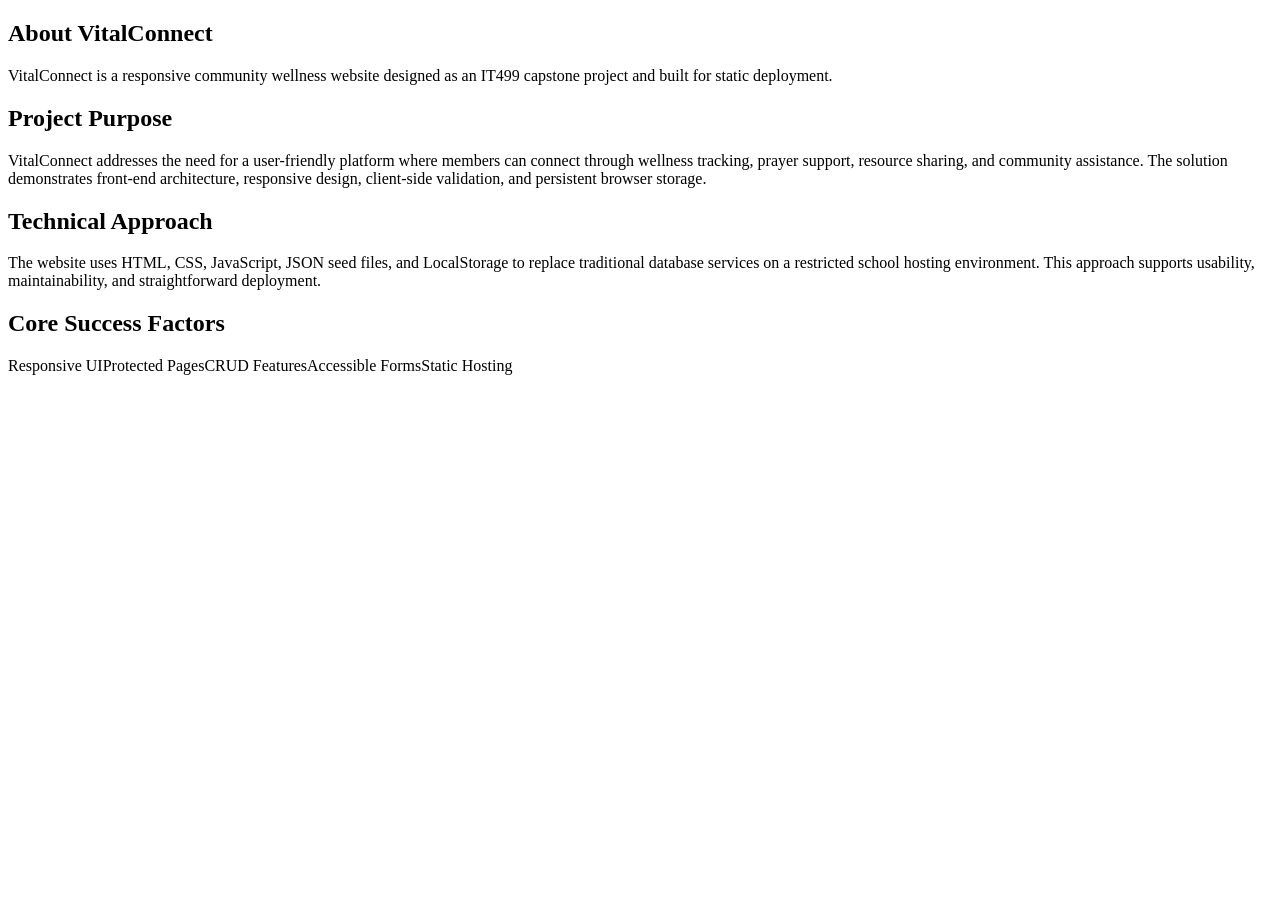
==== about.html @ e6a63879 "Add files via upload Signed-off-by: Tovi91-hub <152225775+Tovi91-hub@users.noreply.github.com>" ====
<!DOCTYPE html>
<html lang="en">
<head>
  <meta charset="UTF-8">
  <meta name="viewport" content="width=device-width, initial-scale=1.0">
  <title>About | VitalConnect</title>
  <meta name="description" content="VitalConnect community wellness platform for Purdue Global IT499 capstone deployment.">
  <link rel="icon" href="assets/logo.svg" type="image/svg+xml">
  <link rel="stylesheet" href="css/style.css">
  
</head>
<body>
  <div id="app-header"></div>
  <main id="main-content"><section class="page-header"><div class="container center"><h1>About VitalConnect</h1><p class="lead" style="margin-inline:auto">VitalConnect is a responsive community wellness website designed as an IT499 capstone project and built for static deployment.</p></div></section><section class="section"><div class="container grid grid-2"><article class="card"><h2>Project Purpose</h2><p class="mini">VitalConnect addresses the need for a user-friendly platform where members can connect through wellness tracking, prayer support, resource sharing, and community assistance. The solution demonstrates front-end architecture, responsive design, client-side validation, and persistent browser storage.</p></article><article class="card"><h2>Technical Approach</h2><p class="mini">The website uses HTML, CSS, JavaScript, JSON seed files, and LocalStorage to replace traditional database services on a restricted school hosting environment. This approach supports usability, maintainability, and straightforward deployment.</p></article></div></section><section class="section"><div class="container card"><h2>Core Success Factors</h2><div class="badge-row"><span class="tag">Responsive UI</span><span class="tag">Protected Pages</span><span class="tag">CRUD Features</span><span class="tag">Accessible Forms</span><span class="tag">Static Hosting</span></div></div></section></main>
  <div id="app-footer"></div>
  <script src="js/app.js" defer></script>
  
</body>
</html>
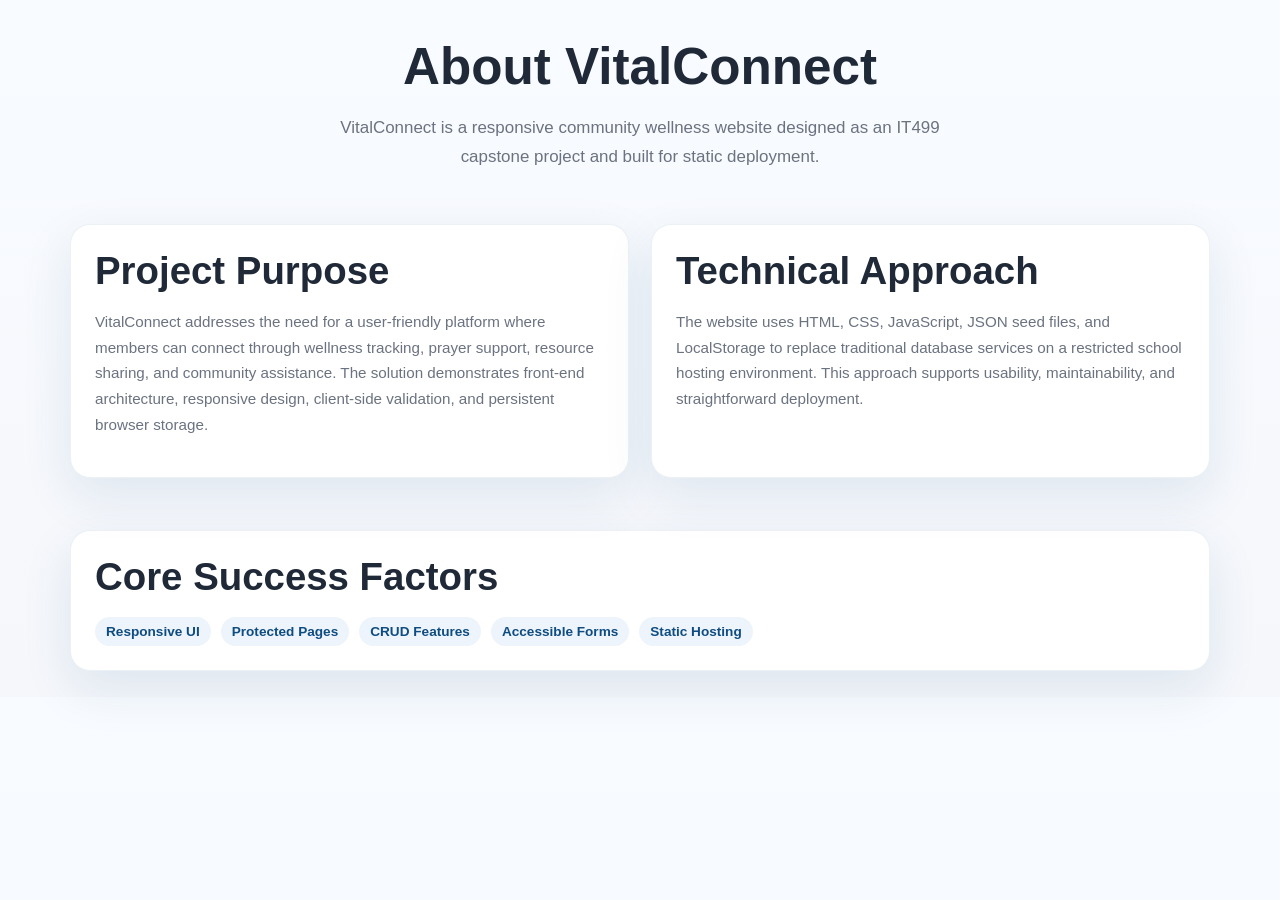
==== commit c88ed2db: "Update file paths for icon, stylesheet, and script Signed-off-by: Tovi91-hub <152225775+Tovi91-hub@u" ====
--- a/about.html
+++ b/about.html
@@ -5,15 +5,15 @@
   <meta name="viewport" content="width=device-width, initial-scale=1.0">
   <title>About | VitalConnect</title>
   <meta name="description" content="VitalConnect community wellness platform for Purdue Global IT499 capstone deployment.">
-  <link rel="icon" href="assets/logo.svg" type="image/svg+xml">
-  <link rel="stylesheet" href="css/style.css">
+  <link rel="icon" href="assets/logo.svg" type="svg+xml">
+  <link rel="stylesheet" href="style.css">
   
 </head>
 <body>
   <div id="app-header"></div>
   <main id="main-content"><section class="page-header"><div class="container center"><h1>About VitalConnect</h1><p class="lead" style="margin-inline:auto">VitalConnect is a responsive community wellness website designed as an IT499 capstone project and built for static deployment.</p></div></section><section class="section"><div class="container grid grid-2"><article class="card"><h2>Project Purpose</h2><p class="mini">VitalConnect addresses the need for a user-friendly platform where members can connect through wellness tracking, prayer support, resource sharing, and community assistance. The solution demonstrates front-end architecture, responsive design, client-side validation, and persistent browser storage.</p></article><article class="card"><h2>Technical Approach</h2><p class="mini">The website uses HTML, CSS, JavaScript, JSON seed files, and LocalStorage to replace traditional database services on a restricted school hosting environment. This approach supports usability, maintainability, and straightforward deployment.</p></article></div></section><section class="section"><div class="container card"><h2>Core Success Factors</h2><div class="badge-row"><span class="tag">Responsive UI</span><span class="tag">Protected Pages</span><span class="tag">CRUD Features</span><span class="tag">Accessible Forms</span><span class="tag">Static Hosting</span></div></div></section></main>
   <div id="app-footer"></div>
-  <script src="js/app.js" defer></script>
+  <script src="app.js" defer></script>
   
 </body>
-</html>+</html>
--- a/style.css
+++ b/style.css
@@ -0,0 +1,44 @@
+
+:root{
+  --primary:#0f4c81;
+  --primary-dark:#0b365d;
+  --accent:#c9a227;
+  --ink:#1f2937;
+  --muted:#6b7280;
+  --bg:#f5f7fb;
+  --card:#ffffff;
+  --line:#d9e1ec;
+  --success:#0d8a5f;
+  --danger:#b42318;
+  --warning:#b07d00;
+  --shadow:0 18px 50px rgba(15,76,129,.10);
+  --radius:20px;
+}
+*{box-sizing:border-box}
+html{scroll-behavior:smooth}
+body{margin:0;font-family:Arial,Helvetica,sans-serif;color:var(--ink);background:linear-gradient(180deg,#f8fbff 0%, #f5f7fb 100%)}
+img{max-width:100%;display:block}
+a{color:var(--primary);text-decoration:none}a:hover{text-decoration:underline}
+button,input,select,textarea{font:inherit}
+.container{width:min(1140px,92%);margin:0 auto}
+.site-header{position:sticky;top:0;z-index:50;background:rgba(255,255,255,.94);backdrop-filter:blur(10px);border-bottom:1px solid rgba(15,76,129,.08)}
+.navbar{display:flex;align-items:center;justify-content:space-between;padding:14px 0;gap:18px}.brand{display:flex;align-items:center;gap:12px;font-weight:700;color:var(--ink)}.brand img{width:180px;height:auto}
+.nav-links{display:flex;gap:16px;align-items:center;flex-wrap:wrap}.nav-links a{padding:10px 14px;border-radius:12px;color:var(--ink);font-weight:600}.nav-links a.active,.nav-links a:hover{background:#edf4fb;text-decoration:none;color:var(--primary)}
+.nav-actions{display:flex;gap:10px;align-items:center}
+.btn,.btn-secondary,.btn-ghost,.btn-danger{display:inline-flex;align-items:center;justify-content:center;gap:8px;padding:12px 18px;border-radius:14px;border:1px solid transparent;font-weight:700;cursor:pointer;transition:.2s ease;min-height:46px}
+.btn{background:var(--primary);color:#fff;box-shadow:var(--shadow)}.btn:hover{background:var(--primary-dark);text-decoration:none}.btn-secondary{background:var(--accent);color:#1b1b1b}.btn-secondary:hover{background:#b38f1d;text-decoration:none}.btn-ghost{background:#fff;border-color:var(--line);color:var(--primary)}.btn-ghost:hover{text-decoration:none;background:#f8fbff}.btn-danger{background:#fff1f1;color:var(--danger);border-color:#f3c5c5}
+.hero{padding:64px 0 28px}.hero-grid{display:grid;grid-template-columns:1.1fr .9fr;gap:28px;align-items:center}.eyebrow{display:inline-block;padding:8px 12px;background:#edf4fb;color:var(--primary);font-weight:700;border-radius:999px}
+h1,h2,h3{line-height:1.15;margin:0 0 14px}h1{font-size:clamp(2rem,4vw,3.6rem)}h2{font-size:clamp(1.6rem,3vw,2.4rem)}h3{font-size:1.1rem}.lead{font-size:1.06rem;color:var(--muted);line-height:1.7;max-width:65ch}
+.hero-card,.card{background:var(--card);border:1px solid rgba(15,76,129,.08);border-radius:var(--radius);box-shadow:var(--shadow)}.hero-card{padding:28px}.card{padding:24px}
+.grid{display:grid;gap:22px}.grid-2{grid-template-columns:repeat(2,minmax(0,1fr))}.grid-3{grid-template-columns:repeat(3,minmax(0,1fr))}.section{padding:26px 0}
+.kpi{padding:22px;border-radius:18px;background:#fff;border:1px solid rgba(15,76,129,.08)}.kpi strong{display:block;font-size:2rem;color:var(--primary)}
+.feature-list{display:grid;gap:14px;padding:0;margin:18px 0 0;list-style:none}.feature-list li{padding:16px;border:1px solid var(--line);border-radius:16px;background:#fff}
+.form-card{max-width:700px;margin:24px auto;padding:28px}label{display:block;font-weight:700;margin-bottom:8px}
+input,select,textarea{width:100%;padding:13px 14px;border-radius:14px;border:1px solid #cdd8e6;background:#fff;color:var(--ink)}textarea{min-height:128px;resize:vertical}input:focus,select:focus,textarea:focus{outline:3px solid rgba(15,76,129,.12);border-color:var(--primary)}
+.form-row{display:grid;grid-template-columns:repeat(2,minmax(0,1fr));gap:16px}.form-group{margin-bottom:16px}.form-actions{display:flex;flex-wrap:wrap;gap:12px;margin-top:8px}
+.notice{padding:14px 16px;border-radius:14px;margin-bottom:16px;border:1px solid transparent}.notice.info{background:#eef6ff;border-color:#d6e8fb;color:#0b4b7a}.notice.success{background:#ecfdf3;border-color:#c7f0d8;color:#0d8a5f}.notice.warning{background:#fff8e8;border-color:#f7df9d;color:#8a6300}.notice.error{background:#fff0f0;border-color:#f7c8c8;color:#b42318}
+.collection{display:grid;gap:18px}.item-card{background:#fff;border:1px solid rgba(15,76,129,.10);border-radius:18px;padding:20px;box-shadow:var(--shadow)}.item-meta{display:flex;flex-wrap:wrap;gap:10px;color:var(--muted);font-size:.92rem;margin-bottom:12px}.tag{display:inline-block;padding:7px 11px;border-radius:999px;background:#edf4fb;color:var(--primary);font-weight:700;font-size:.85rem}.item-actions{display:flex;flex-wrap:wrap;gap:10px;margin-top:14px}
+.dashboard-shell{display:grid;grid-template-columns:280px 1fr;gap:22px;padding:28px 0}.sidebar{background:#fff;border:1px solid rgba(15,76,129,.08);border-radius:24px;padding:18px;box-shadow:var(--shadow);height:max-content}.sidebar a{display:flex;padding:12px 14px;border-radius:14px;color:var(--ink);font-weight:700;margin-bottom:8px}.sidebar a:hover,.sidebar a.active{background:#edf4fb;color:var(--primary);text-decoration:none}
+.chart{display:grid;gap:8px;margin-top:18px}.bar-wrap{display:grid;grid-template-columns:100px 1fr 40px;gap:10px;align-items:center}.bar{height:14px;background:#e6edf5;border-radius:999px;overflow:hidden}.bar span{display:block;height:100%;background:linear-gradient(90deg,var(--primary),var(--accent));border-radius:999px}
+.site-footer{padding:36px 0;margin-top:34px;border-top:1px solid rgba(15,76,129,.08);background:#fff}.footer-grid{display:grid;grid-template-columns:1.3fr .7fr .7fr;gap:24px}.mini{font-size:.95rem;color:var(--muted);line-height:1.7}.center{text-align:center}.badge-row{display:flex;flex-wrap:wrap;gap:10px;margin-top:18px}.page-header{padding:38px 0 10px}.empty-state{padding:22px;text-align:center;border:1px dashed #b5c9df;border-radius:18px;background:#f9fbff;color:var(--muted)}.skip-link{position:absolute;left:-999px}.skip-link:focus{left:8px;top:8px;background:#000;color:#fff;padding:10px;border-radius:8px;z-index:99}
+@media (max-width: 940px){.hero-grid,.dashboard-shell,.footer-grid,.grid-3,.grid-2,.form-row{grid-template-columns:1fr}.nav-links{display:none}.brand img{width:156px}}
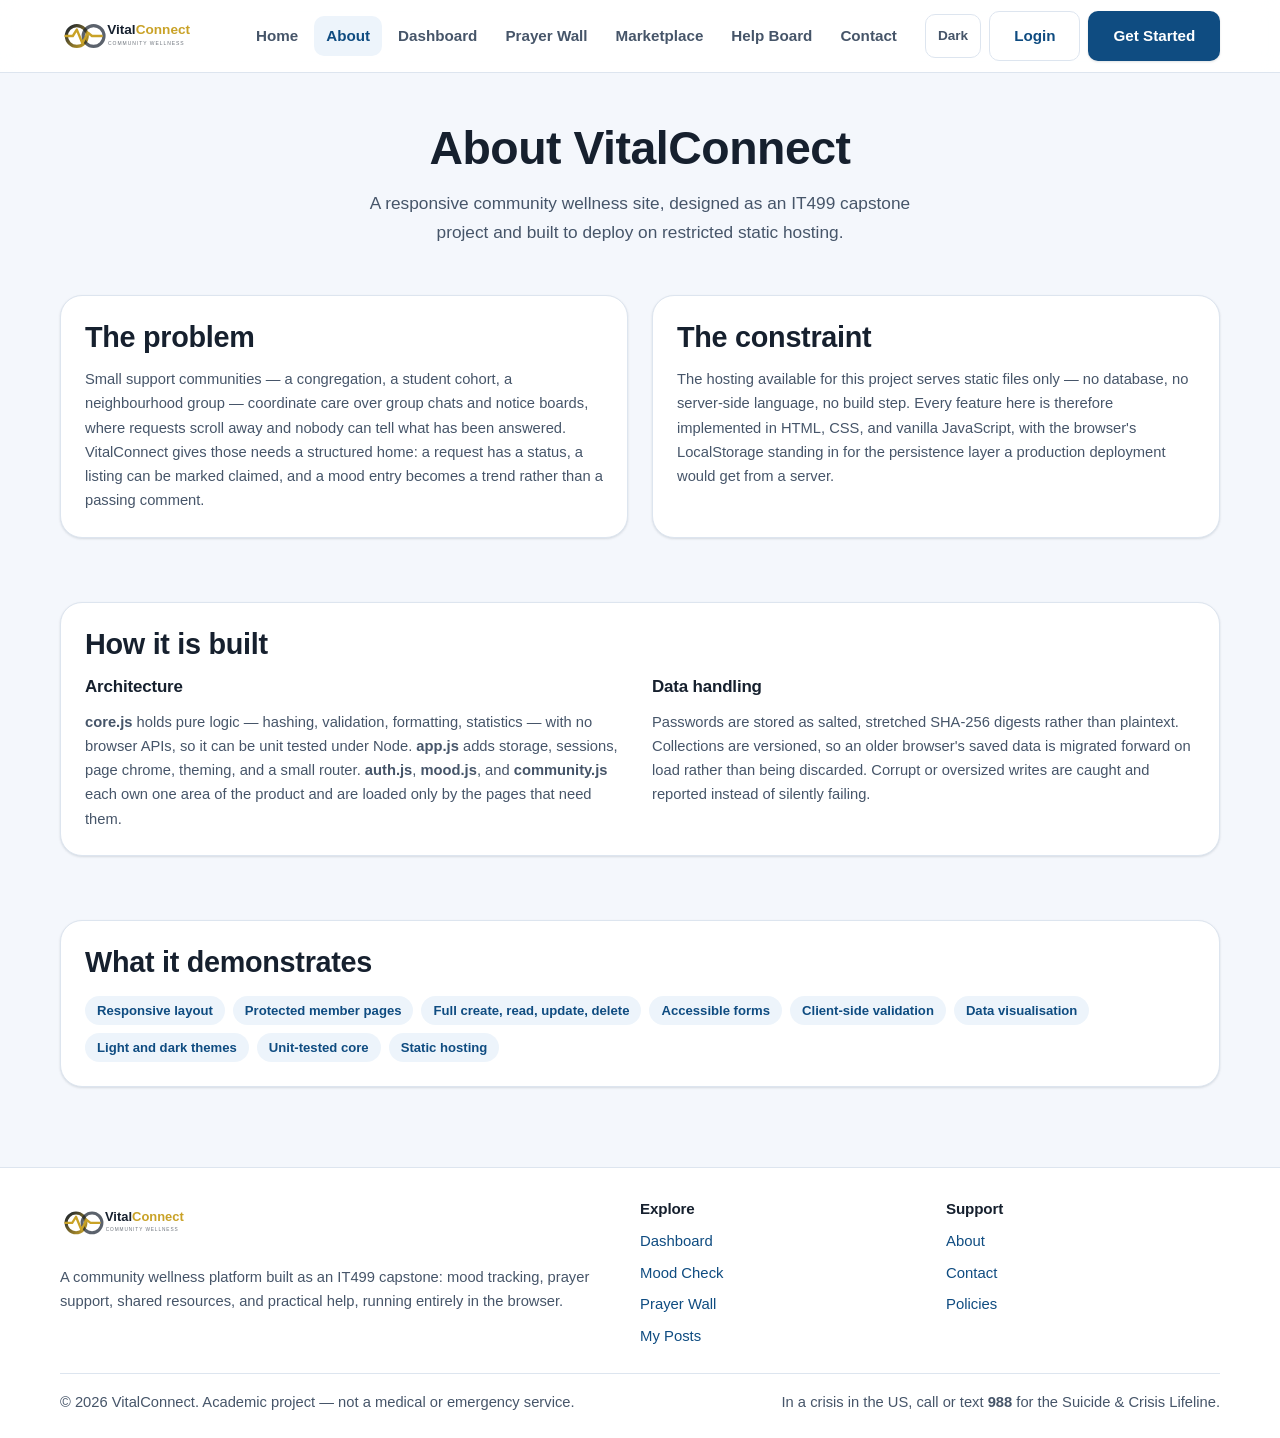
==== commit 29884ac0: "Overhaul VitalConnect: fix security and layout bugs, add editing, tests Fixes bugs in the existing s" ====
--- a/about.html
+++ b/about.html
@@ -4,16 +4,123 @@
   <meta charset="UTF-8">
   <meta name="viewport" content="width=device-width, initial-scale=1.0">
   <title>About | VitalConnect</title>
-  <meta name="description" content="VitalConnect community wellness platform for Purdue Global IT499 capstone deployment.">
-  <link rel="icon" href="assets/logo.svg" type="svg+xml">
+  <meta name="description" content="VitalConnect is a community wellness platform for mood tracking, prayer support, shared resources, and practical help, built as a Purdue Global IT499 capstone.">
+  <meta name="theme-color" content="#0f4c81">
+  <meta property="og:title" content="About | VitalConnect">
+  <meta property="og:description" content="VitalConnect is a community wellness platform for mood tracking, prayer support, shared resources, and practical help, built as a Purdue Global IT499 capstone.">
+  <meta property="og:type" content="website">
+  <link rel="icon" href="logo.svg" type="image/svg+xml">
   <link rel="stylesheet" href="style.css">
-  
+  <script>
+    /* Applies the saved theme before the first paint, so the page never
+       flashes the light palette on its way to dark. */
+    (function () {
+      try {
+        var stored = localStorage.getItem('vc_theme');
+        var dark = window.matchMedia && window.matchMedia('(prefers-color-scheme: dark)').matches;
+        document.documentElement.setAttribute(
+          'data-theme',
+          stored === 'dark' || stored === 'light' ? stored : (dark ? 'dark' : 'light')
+        );
+      } catch (error) { /* Storage blocked; the light default applies. */ }
+    })();
+  </script>
 </head>
 <body>
   <div id="app-header"></div>
-  <main id="main-content"><section class="page-header"><div class="container center"><h1>About VitalConnect</h1><p class="lead" style="margin-inline:auto">VitalConnect is a responsive community wellness website designed as an IT499 capstone project and built for static deployment.</p></div></section><section class="section"><div class="container grid grid-2"><article class="card"><h2>Project Purpose</h2><p class="mini">VitalConnect addresses the need for a user-friendly platform where members can connect through wellness tracking, prayer support, resource sharing, and community assistance. The solution demonstrates front-end architecture, responsive design, client-side validation, and persistent browser storage.</p></article><article class="card"><h2>Technical Approach</h2><p class="mini">The website uses HTML, CSS, JavaScript, JSON seed files, and LocalStorage to replace traditional database services on a restricted school hosting environment. This approach supports usability, maintainability, and straightforward deployment.</p></article></div></section><section class="section"><div class="container card"><h2>Core Success Factors</h2><div class="badge-row"><span class="tag">Responsive UI</span><span class="tag">Protected Pages</span><span class="tag">CRUD Features</span><span class="tag">Accessible Forms</span><span class="tag">Static Hosting</span></div></div></section></main>
+  <main id="main-content">
+    <noscript>
+      <div class="container" style="padding:24px 0">
+        <div class="notice warning">
+          VitalConnect stores your account and posts in your own browser, so it needs
+          JavaScript enabled. Please turn it on and reload this page.
+        </div>
+      </div>
+    </noscript>
+
+    <section class="page-header">
+      <div class="container center">
+        <h1>About VitalConnect</h1>
+        <p class="lead" style="margin-inline:auto">
+          A responsive community wellness site, designed as an IT499 capstone project
+          and built to deploy on restricted static hosting.
+        </p>
+      </div>
+    </section>
+
+    <section class="section">
+      <div class="container grid grid-2">
+        <article class="card">
+          <h2>The problem</h2>
+          <p class="mini">
+            Small support communities — a congregation, a student cohort, a
+            neighbourhood group — coordinate care over group chats and notice boards,
+            where requests scroll away and nobody can tell what has been answered.
+            VitalConnect gives those needs a structured home: a request has a status, a
+            listing can be marked claimed, and a mood entry becomes a trend rather than
+            a passing comment.
+          </p>
+        </article>
+        <article class="card">
+          <h2>The constraint</h2>
+          <p class="mini">
+            The hosting available for this project serves static files only — no
+            database, no server-side language, no build step. Every feature here is
+            therefore implemented in HTML, CSS, and vanilla JavaScript, with the
+            browser's LocalStorage standing in for the persistence layer a production
+            deployment would get from a server.
+          </p>
+        </article>
+      </div>
+    </section>
+
+    <section class="section">
+      <div class="container card">
+        <h2>How it is built</h2>
+        <div class="grid grid-2" style="margin-top:16px">
+          <div>
+            <h3>Architecture</h3>
+            <p class="mini">
+              <strong>core.js</strong> holds pure logic — hashing, validation,
+              formatting, statistics — with no browser APIs, so it can be unit tested
+              under Node. <strong>app.js</strong> adds storage, sessions, page chrome,
+              theming, and a small router. <strong>auth.js</strong>,
+              <strong>mood.js</strong>, and <strong>community.js</strong> each own one
+              area of the product and are loaded only by the pages that need them.
+            </p>
+          </div>
+          <div>
+            <h3>Data handling</h3>
+            <p class="mini">
+              Passwords are stored as salted, stretched SHA-256 digests rather than
+              plaintext. Collections are versioned, so an older browser's saved data is
+              migrated forward on load rather than being discarded. Corrupt or
+              oversized writes are caught and reported instead of silently failing.
+            </p>
+          </div>
+        </div>
+      </div>
+    </section>
+
+    <section class="section">
+      <div class="container card">
+        <h2>What it demonstrates</h2>
+        <div class="badge-row">
+          <span class="tag">Responsive layout</span>
+          <span class="tag">Protected member pages</span>
+          <span class="tag">Full create, read, update, delete</span>
+          <span class="tag">Accessible forms</span>
+          <span class="tag">Client-side validation</span>
+          <span class="tag">Data visualisation</span>
+          <span class="tag">Light and dark themes</span>
+          <span class="tag">Unit-tested core</span>
+          <span class="tag">Static hosting</span>
+        </div>
+      </div>
+    </section>
+  </main>
   <div id="app-footer"></div>
+  <script src="core.js" defer></script>
   <script src="app.js" defer></script>
-  
 </body>
 </html>
--- a/style.css
+++ b/style.css
@@ -1,44 +1,1069 @@
-
-:root{
-  --primary:#0f4c81;
-  --primary-dark:#0b365d;
-  --accent:#c9a227;
-  --ink:#1f2937;
-  --muted:#6b7280;
-  --bg:#f5f7fb;
-  --card:#ffffff;
-  --line:#d9e1ec;
-  --success:#0d8a5f;
-  --danger:#b42318;
-  --warning:#b07d00;
-  --shadow:0 18px 50px rgba(15,76,129,.10);
-  --radius:20px;
-}
-*{box-sizing:border-box}
-html{scroll-behavior:smooth}
-body{margin:0;font-family:Arial,Helvetica,sans-serif;color:var(--ink);background:linear-gradient(180deg,#f8fbff 0%, #f5f7fb 100%)}
-img{max-width:100%;display:block}
-a{color:var(--primary);text-decoration:none}a:hover{text-decoration:underline}
-button,input,select,textarea{font:inherit}
-.container{width:min(1140px,92%);margin:0 auto}
-.site-header{position:sticky;top:0;z-index:50;background:rgba(255,255,255,.94);backdrop-filter:blur(10px);border-bottom:1px solid rgba(15,76,129,.08)}
-.navbar{display:flex;align-items:center;justify-content:space-between;padding:14px 0;gap:18px}.brand{display:flex;align-items:center;gap:12px;font-weight:700;color:var(--ink)}.brand img{width:180px;height:auto}
-.nav-links{display:flex;gap:16px;align-items:center;flex-wrap:wrap}.nav-links a{padding:10px 14px;border-radius:12px;color:var(--ink);font-weight:600}.nav-links a.active,.nav-links a:hover{background:#edf4fb;text-decoration:none;color:var(--primary)}
-.nav-actions{display:flex;gap:10px;align-items:center}
-.btn,.btn-secondary,.btn-ghost,.btn-danger{display:inline-flex;align-items:center;justify-content:center;gap:8px;padding:12px 18px;border-radius:14px;border:1px solid transparent;font-weight:700;cursor:pointer;transition:.2s ease;min-height:46px}
-.btn{background:var(--primary);color:#fff;box-shadow:var(--shadow)}.btn:hover{background:var(--primary-dark);text-decoration:none}.btn-secondary{background:var(--accent);color:#1b1b1b}.btn-secondary:hover{background:#b38f1d;text-decoration:none}.btn-ghost{background:#fff;border-color:var(--line);color:var(--primary)}.btn-ghost:hover{text-decoration:none;background:#f8fbff}.btn-danger{background:#fff1f1;color:var(--danger);border-color:#f3c5c5}
-.hero{padding:64px 0 28px}.hero-grid{display:grid;grid-template-columns:1.1fr .9fr;gap:28px;align-items:center}.eyebrow{display:inline-block;padding:8px 12px;background:#edf4fb;color:var(--primary);font-weight:700;border-radius:999px}
-h1,h2,h3{line-height:1.15;margin:0 0 14px}h1{font-size:clamp(2rem,4vw,3.6rem)}h2{font-size:clamp(1.6rem,3vw,2.4rem)}h3{font-size:1.1rem}.lead{font-size:1.06rem;color:var(--muted);line-height:1.7;max-width:65ch}
-.hero-card,.card{background:var(--card);border:1px solid rgba(15,76,129,.08);border-radius:var(--radius);box-shadow:var(--shadow)}.hero-card{padding:28px}.card{padding:24px}
-.grid{display:grid;gap:22px}.grid-2{grid-template-columns:repeat(2,minmax(0,1fr))}.grid-3{grid-template-columns:repeat(3,minmax(0,1fr))}.section{padding:26px 0}
-.kpi{padding:22px;border-radius:18px;background:#fff;border:1px solid rgba(15,76,129,.08)}.kpi strong{display:block;font-size:2rem;color:var(--primary)}
-.feature-list{display:grid;gap:14px;padding:0;margin:18px 0 0;list-style:none}.feature-list li{padding:16px;border:1px solid var(--line);border-radius:16px;background:#fff}
-.form-card{max-width:700px;margin:24px auto;padding:28px}label{display:block;font-weight:700;margin-bottom:8px}
-input,select,textarea{width:100%;padding:13px 14px;border-radius:14px;border:1px solid #cdd8e6;background:#fff;color:var(--ink)}textarea{min-height:128px;resize:vertical}input:focus,select:focus,textarea:focus{outline:3px solid rgba(15,76,129,.12);border-color:var(--primary)}
-.form-row{display:grid;grid-template-columns:repeat(2,minmax(0,1fr));gap:16px}.form-group{margin-bottom:16px}.form-actions{display:flex;flex-wrap:wrap;gap:12px;margin-top:8px}
-.notice{padding:14px 16px;border-radius:14px;margin-bottom:16px;border:1px solid transparent}.notice.info{background:#eef6ff;border-color:#d6e8fb;color:#0b4b7a}.notice.success{background:#ecfdf3;border-color:#c7f0d8;color:#0d8a5f}.notice.warning{background:#fff8e8;border-color:#f7df9d;color:#8a6300}.notice.error{background:#fff0f0;border-color:#f7c8c8;color:#b42318}
-.collection{display:grid;gap:18px}.item-card{background:#fff;border:1px solid rgba(15,76,129,.10);border-radius:18px;padding:20px;box-shadow:var(--shadow)}.item-meta{display:flex;flex-wrap:wrap;gap:10px;color:var(--muted);font-size:.92rem;margin-bottom:12px}.tag{display:inline-block;padding:7px 11px;border-radius:999px;background:#edf4fb;color:var(--primary);font-weight:700;font-size:.85rem}.item-actions{display:flex;flex-wrap:wrap;gap:10px;margin-top:14px}
-.dashboard-shell{display:grid;grid-template-columns:280px 1fr;gap:22px;padding:28px 0}.sidebar{background:#fff;border:1px solid rgba(15,76,129,.08);border-radius:24px;padding:18px;box-shadow:var(--shadow);height:max-content}.sidebar a{display:flex;padding:12px 14px;border-radius:14px;color:var(--ink);font-weight:700;margin-bottom:8px}.sidebar a:hover,.sidebar a.active{background:#edf4fb;color:var(--primary);text-decoration:none}
-.chart{display:grid;gap:8px;margin-top:18px}.bar-wrap{display:grid;grid-template-columns:100px 1fr 40px;gap:10px;align-items:center}.bar{height:14px;background:#e6edf5;border-radius:999px;overflow:hidden}.bar span{display:block;height:100%;background:linear-gradient(90deg,var(--primary),var(--accent));border-radius:999px}
-.site-footer{padding:36px 0;margin-top:34px;border-top:1px solid rgba(15,76,129,.08);background:#fff}.footer-grid{display:grid;grid-template-columns:1.3fr .7fr .7fr;gap:24px}.mini{font-size:.95rem;color:var(--muted);line-height:1.7}.center{text-align:center}.badge-row{display:flex;flex-wrap:wrap;gap:10px;margin-top:18px}.page-header{padding:38px 0 10px}.empty-state{padding:22px;text-align:center;border:1px dashed #b5c9df;border-radius:18px;background:#f9fbff;color:var(--muted)}.skip-link{position:absolute;left:-999px}.skip-link:focus{left:8px;top:8px;background:#000;color:#fff;padding:10px;border-radius:8px;z-index:99}
-@media (max-width: 940px){.hero-grid,.dashboard-shell,.footer-grid,.grid-3,.grid-2,.form-row{grid-template-columns:1fr}.nav-links{display:none}.brand img{width:156px}}
+/*!
+ * VitalConnect — style.css
+ * A single design system for every page: tokens, layout, components,
+ * and responsive behaviour, in light and dark themes.
+ *
+ * Colour tints are declared as explicit tokens rather than derived with
+ * color-mix(), so the palette resolves identically on the older browsers a
+ * school lab or grading machine may still be running.
+ */
+
+/* ==================================================================== *
+ * 1. Tokens
+ * ==================================================================== */
+
+:root {
+  color-scheme: light;
+
+  --brand: #0f4c81;
+  --brand-strong: #0b365d;
+  --brand-soft: #edf4fb;
+  --accent: #c9a227;
+  --accent-strong: #8a6f14;
+  --accent-soft: #fbf3dc;
+
+  --ink: #16202e;
+  --ink-soft: #465569;
+  --muted: #66748a;
+
+  --bg: #f4f7fc;
+  --bg-raised: #ffffff;
+  --bg-header: rgba(255, 255, 255, .92);
+  --surface: #ffffff;
+  --surface-soft: #f7fafd;
+  --line: #dde5ef;
+  --line-strong: #c2d0e2;
+
+  --success: #0d7a53;
+  --success-bg: #e9f9f1;
+  --success-line: #a9e2c8;
+  --danger: #b42318;
+  --danger-bg: #fdf0ef;
+  --danger-line: #f0bfba;
+  --danger-hover: #f9dedb;
+  --warning: #8a6300;
+  --warning-bg: #fff8e6;
+  --warning-line: #f0d79a;
+  --info: #0b4b7a;
+  --info-bg: #eef6ff;
+  --info-line: #bcd9f2;
+
+  --tone-positive: #0d7a53;
+  --tone-positive-bg: #e6f6ef;
+  --tone-neutral: #40607f;
+  --tone-neutral-bg: #eaf0f7;
+  --tone-caution: #8a5c07;
+  --tone-caution-bg: #fdf2dd;
+  --tone-alert: #b42318;
+  --tone-alert-bg: #fdeceb;
+
+  --shadow-sm: 0 1px 2px rgba(16, 32, 51, .06), 0 1px 3px rgba(16, 32, 51, .08);
+  --shadow-md: 0 4px 12px rgba(16, 32, 51, .07), 0 12px 28px rgba(16, 32, 51, .06);
+  --shadow-lg: 0 18px 50px rgba(15, 76, 129, .16);
+
+  --radius-sm: 10px;
+  --radius: 16px;
+  --radius-lg: 22px;
+  --radius-pill: 999px;
+
+  --space-1: 4px;
+  --space-2: 8px;
+  --space-3: 12px;
+  --space-4: 16px;
+  --space-5: 24px;
+  --space-6: 32px;
+  --space-7: 48px;
+
+  --font: -apple-system, BlinkMacSystemFont, "Segoe UI", Roboto, "Helvetica Neue", Arial, sans-serif;
+  --focus-ring: 0 0 0 3px rgba(15, 76, 129, .38);
+  --header-height: 72px;
+  --on-brand: #ffffff;
+}
+
+/* Dark theme is opt-in via data-theme, which a tiny inline script in every
+   page head sets before first paint so the palette never flashes. */
+:root[data-theme="dark"] {
+  color-scheme: dark;
+
+  --brand: #6aa9e0;
+  --brand-strong: #8dc0ec;
+  --brand-soft: #17293d;
+  --accent: #e2bd48;
+  --accent-strong: #f0d071;
+  --accent-soft: #2c2513;
+
+  --ink: #e8eef6;
+  --ink-soft: #b3c0d1;
+  --muted: #92a1b6;
+
+  --bg: #0b1220;
+  --bg-raised: #131c2b;
+  --bg-header: rgba(19, 28, 43, .92);
+  --surface: #131c2b;
+  --surface-soft: #1a2536;
+  --line: #27364c;
+  --line-strong: #3a4d69;
+
+  --success: #4ade9f;
+  --success-bg: #10281f;
+  --success-line: #1f5540;
+  --danger: #fca5a0;
+  --danger-bg: #2c1614;
+  --danger-line: #5d2a26;
+  --danger-hover: #3a1c19;
+  --warning: #f0c66a;
+  --warning-bg: #2a2110;
+  --warning-line: #574524;
+  --info: #93c5fd;
+  --info-bg: #14263c;
+  --info-line: #2f4f70;
+
+  --tone-positive: #4ade9f;
+  --tone-positive-bg: #12291f;
+  --tone-neutral: #93b4d8;
+  --tone-neutral-bg: #1a2738;
+  --tone-caution: #f0c66a;
+  --tone-caution-bg: #2b2211;
+  --tone-alert: #fca5a0;
+  --tone-alert-bg: #2d1715;
+
+  --shadow-sm: 0 1px 2px rgba(0, 0, 0, .4);
+  --shadow-md: 0 6px 18px rgba(0, 0, 0, .45);
+  --shadow-lg: 0 18px 50px rgba(0, 0, 0, .55);
+
+  --focus-ring: 0 0 0 3px rgba(106, 169, 224, .48);
+  --on-brand: #07121f;
+}
+
+/* ==================================================================== *
+ * 2. Base
+ * ==================================================================== */
+
+*, *::before, *::after { box-sizing: border-box; }
+
+html {
+  scroll-behavior: smooth;
+  -webkit-text-size-adjust: 100%;
+}
+
+body {
+  margin: 0;
+  font-family: var(--font);
+  font-size: 16px;
+  line-height: 1.6;
+  color: var(--ink);
+  background: var(--bg);
+  -webkit-font-smoothing: antialiased;
+  min-height: 100vh;
+  display: flex;
+  flex-direction: column;
+}
+
+body > main { flex: 1 0 auto; }
+body.nav-open { overflow: hidden; }
+
+img { max-width: 100%; display: block; }
+svg { max-width: 100%; }
+
+a { color: var(--brand); text-decoration: none; }
+a:hover { text-decoration: underline; }
+
+button, input, select, textarea { font: inherit; color: inherit; }
+
+h1, h2, h3 { line-height: 1.2; margin: 0 0 var(--space-3); font-weight: 700; letter-spacing: -.01em; }
+h1 { font-size: clamp(1.75rem, 1.2rem + 2.2vw, 2.9rem); }
+h2 { font-size: clamp(1.3rem, 1.1rem + 1vw, 1.8rem); }
+h3 { font-size: 1.06rem; }
+
+p { margin: 0 0 var(--space-3); }
+p:last-child { margin-bottom: 0; }
+
+.lead { font-size: 1.08rem; color: var(--ink-soft); line-height: 1.7; max-width: 62ch; }
+.mini { font-size: .92rem; color: var(--ink-soft); line-height: 1.65; }
+.muted { color: var(--muted); }
+.center { text-align: center; }
+
+/* Every interactive element gets the same visible focus treatment. The old
+   stylesheet styled :focus on inputs only, leaving keyboard users to guess
+   where they were on buttons and links. */
+:focus-visible {
+  outline: none;
+  box-shadow: var(--focus-ring);
+  border-radius: var(--radius-sm);
+}
+
+.visually-hidden {
+  position: absolute;
+  width: 1px; height: 1px;
+  margin: -1px; padding: 0;
+  overflow: hidden;
+  clip: rect(0 0 0 0);
+  clip-path: inset(50%);
+  white-space: nowrap;
+  border: 0;
+}
+
+.skip-link { position: absolute; left: -9999px; z-index: 200; }
+.skip-link:focus {
+  left: var(--space-3);
+  top: var(--space-3);
+  padding: var(--space-3) var(--space-4);
+  background: var(--brand);
+  color: var(--on-brand);
+  border-radius: var(--radius-sm);
+}
+
+/* ==================================================================== *
+ * 3. Layout
+ * ==================================================================== */
+
+.container { width: min(1160px, 92%); margin-inline: auto; }
+.section { padding: var(--space-6) 0; }
+.page-header { padding: var(--space-7) 0 var(--space-4); }
+
+.stack { display: grid; gap: var(--space-5); align-content: start; }
+
+.grid { display: grid; gap: var(--space-5); }
+.grid-2 { grid-template-columns: repeat(2, minmax(0, 1fr)); }
+.grid-3 { grid-template-columns: repeat(3, minmax(0, 1fr)); }
+.grid-4 { grid-template-columns: repeat(4, minmax(0, 1fr)); }
+
+.section-head {
+  display: flex;
+  flex-wrap: wrap;
+  gap: var(--space-4);
+  align-items: flex-start;
+  justify-content: space-between;
+  margin-bottom: var(--space-4);
+}
+.section-head .form-actions { margin-top: 0; }
+
+/* ==================================================================== *
+ * 4. Header and navigation
+ * ==================================================================== */
+
+.site-header {
+  position: sticky;
+  top: 0;
+  z-index: 50;
+  background: var(--bg-header);
+  backdrop-filter: blur(12px);
+  border-bottom: 1px solid var(--line);
+}
+
+.navbar {
+  display: flex;
+  align-items: center;
+  justify-content: space-between;
+  gap: var(--space-4);
+  min-height: var(--header-height);
+}
+
+.brand { display: flex; align-items: center; color: var(--ink); flex-shrink: 0; }
+.brand:hover { text-decoration: none; }
+.brand .logo { width: 168px; height: auto; }
+
+.nav-links { display: flex; gap: var(--space-1); align-items: center; }
+.nav-links a {
+  padding: var(--space-2) var(--space-3);
+  border-radius: var(--radius-sm);
+  color: var(--ink-soft);
+  font-weight: 600;
+  font-size: .95rem;
+  white-space: nowrap;
+  transition: background .16s ease, color .16s ease;
+}
+.nav-links a:hover { background: var(--brand-soft); color: var(--brand); text-decoration: none; }
+.nav-links a.active { background: var(--brand-soft); color: var(--brand); }
+
+.nav-actions { display: flex; gap: var(--space-2); align-items: center; }
+.nav-auth { display: flex; gap: var(--space-2); align-items: center; }
+
+.user-chip {
+  display: inline-flex;
+  align-items: center;
+  gap: var(--space-2);
+  padding: var(--space-1) var(--space-3) var(--space-1) var(--space-1);
+  border: 1px solid var(--line);
+  border-radius: var(--radius-pill);
+  color: var(--ink);
+  font-weight: 600;
+  font-size: .92rem;
+}
+.user-chip:hover { background: var(--surface-soft); text-decoration: none; }
+.user-chip-name { max-width: 12ch; overflow: hidden; text-overflow: ellipsis; white-space: nowrap; }
+
+.avatar {
+  display: grid;
+  place-items: center;
+  width: 32px; height: 32px;
+  border-radius: 50%;
+  background: linear-gradient(135deg, #0f4c81, #c9a227);
+  color: #fff;
+  font-weight: 700;
+  font-size: .8rem;
+  flex-shrink: 0;
+}
+.avatar-lg { width: 64px; height: 64px; font-size: 1.3rem; }
+
+.icon-btn {
+  display: inline-grid;
+  place-items: center;
+  min-width: 44px;
+  min-height: 44px;
+  padding: 0 var(--space-3);
+  border: 1px solid var(--line);
+  border-radius: var(--radius-sm);
+  background: var(--surface);
+  color: var(--ink-soft);
+  font-size: .85rem;
+  font-weight: 600;
+  cursor: pointer;
+  transition: background .16s ease, border-color .16s ease;
+}
+.icon-btn:hover { background: var(--surface-soft); border-color: var(--line-strong); }
+
+.nav-toggle { display: none; }
+.nav-toggle-bars { display: grid; gap: 5px; width: 20px; }
+.nav-toggle-bars span {
+  display: block;
+  height: 2px;
+  background: currentColor;
+  border-radius: 2px;
+  transition: transform .2s ease, opacity .2s ease;
+}
+.nav-toggle.is-open .nav-toggle-bars span:nth-child(1) { transform: translateY(7px) rotate(45deg); }
+.nav-toggle.is-open .nav-toggle-bars span:nth-child(2) { opacity: 0; }
+.nav-toggle.is-open .nav-toggle-bars span:nth-child(3) { transform: translateY(-7px) rotate(-45deg); }
+
+/* The drawer that replaces the desktop bar below 940px. The previous
+   stylesheet simply hid .nav-links at that width, leaving phone users with
+   no navigation at all. */
+.mobile-nav {
+  display: none;
+  border-top: 1px solid var(--line);
+  background: var(--bg-raised);
+  padding: var(--space-3) 0 var(--space-5);
+  max-height: calc(100vh - var(--header-height));
+  overflow-y: auto;
+}
+.mobile-nav .container { display: grid; gap: var(--space-1); }
+.mobile-nav a {
+  padding: var(--space-3);
+  border-radius: var(--radius-sm);
+  color: var(--ink);
+  font-weight: 600;
+}
+.mobile-nav a.active,
+.mobile-nav a:hover { background: var(--brand-soft); color: var(--brand); text-decoration: none; }
+.mobile-nav-auth {
+  display: flex;
+  flex-wrap: wrap;
+  gap: var(--space-2);
+  margin-top: var(--space-3);
+  padding-top: var(--space-4);
+  border-top: 1px solid var(--line);
+}
+.mobile-nav-auth .btn,
+.mobile-nav-auth .btn-ghost,
+.mobile-nav-auth .user-chip { flex: 1 1 auto; justify-content: center; }
+
+/* ==================================================================== *
+ * 5. Buttons
+ * ==================================================================== */
+
+.btn, .btn-secondary, .btn-ghost, .btn-danger, .btn-support {
+  display: inline-flex;
+  align-items: center;
+  justify-content: center;
+  gap: var(--space-2);
+  padding: var(--space-3) var(--space-5);
+  min-height: 44px; /* Comfortable touch target. */
+  border: 1px solid transparent;
+  border-radius: var(--radius-sm);
+  font-weight: 600;
+  font-size: .95rem;
+  text-align: center;
+  white-space: nowrap;
+  cursor: pointer;
+  transition: background .16s ease, border-color .16s ease, transform .1s ease;
+}
+.btn:hover, .btn-secondary:hover, .btn-ghost:hover,
+.btn-danger:hover, .btn-support:hover { text-decoration: none; }
+.btn:active, .btn-secondary:active, .btn-ghost:active, .btn-danger:active { transform: translateY(1px); }
+
+.btn { background: var(--brand); color: var(--on-brand); box-shadow: var(--shadow-sm); }
+.btn:hover { background: var(--brand-strong); }
+
+.btn-secondary { background: var(--accent); color: #21180a; }
+.btn-secondary:hover { background: #b38f1d; }
+
+.btn-ghost { background: var(--surface); border-color: var(--line); color: var(--brand); }
+.btn-ghost:hover { background: var(--brand-soft); border-color: var(--line-strong); }
+
+.btn-danger { background: var(--danger-bg); color: var(--danger); border-color: var(--danger-line); }
+.btn-danger:hover { background: var(--danger-hover); }
+
+.btn-support { background: var(--surface); border-color: var(--line); color: var(--ink-soft); }
+.btn-support:hover { border-color: var(--brand); color: var(--brand); }
+.btn-support.is-active { background: var(--brand-soft); border-color: var(--brand); color: var(--brand); }
+.btn-support .count {
+  display: inline-grid;
+  place-items: center;
+  min-width: 22px;
+  padding: 0 6px;
+  border-radius: var(--radius-pill);
+  background: var(--brand);
+  color: var(--on-brand);
+  font-size: .78rem;
+}
+
+button[disabled] { opacity: .6; cursor: not-allowed; }
+
+.badge-row { display: flex; flex-wrap: wrap; gap: var(--space-2); margin-top: var(--space-4); }
+
+/* ==================================================================== *
+ * 6. Surfaces
+ * ==================================================================== */
+
+.card, .hero-card {
+  background: var(--surface);
+  border: 1px solid var(--line);
+  border-radius: var(--radius-lg);
+  box-shadow: var(--shadow-sm);
+  padding: var(--space-5);
+}
+.hero-card { padding: var(--space-6); }
+
+.hero { padding: var(--space-7) 0 var(--space-5); }
+.hero-grid {
+  display: grid;
+  grid-template-columns: 1.05fr .95fr;
+  gap: var(--space-6);
+  align-items: center;
+}
+
+.eyebrow {
+  display: inline-block;
+  padding: 6px var(--space-3);
+  background: var(--brand-soft);
+  color: var(--brand);
+  font-weight: 700;
+  font-size: .82rem;
+  letter-spacing: .04em;
+  text-transform: uppercase;
+  border-radius: var(--radius-pill);
+  margin-bottom: var(--space-4);
+}
+
+.kpi {
+  padding: var(--space-5);
+  border-radius: var(--radius);
+  background: var(--surface);
+  border: 1px solid var(--line);
+  text-align: center;
+}
+.kpi strong { display: block; font-size: 2.1rem; color: var(--brand); line-height: 1.1; }
+.kpi span { color: var(--ink-soft); font-size: .95rem; }
+
+.feature-list { display: grid; gap: var(--space-3); padding: 0; margin: var(--space-4) 0 0; list-style: none; }
+.feature-list li {
+  padding: var(--space-4);
+  border: 1px solid var(--line);
+  border-radius: var(--radius);
+  background: var(--surface-soft);
+  font-size: .95rem;
+  line-height: 1.65;
+}
+
+.metric-card {
+  padding: var(--space-5);
+  background: var(--surface);
+  border: 1px solid var(--line);
+  border-radius: var(--radius);
+  box-shadow: var(--shadow-sm);
+}
+.metric-card p { margin: 0 0 var(--space-1); color: var(--ink-soft); font-size: .92rem; }
+.metric-card strong { display: block; font-size: 1.9rem; color: var(--brand); line-height: 1.15; }
+.metric-note { display: block; margin-top: var(--space-1); font-size: .82rem; color: var(--muted); }
+
+.welcome-strip {
+  display: flex;
+  flex-wrap: wrap;
+  justify-content: space-between;
+  align-items: center;
+  gap: var(--space-4);
+  padding: var(--space-5) var(--space-6);
+  border-radius: var(--radius-lg);
+  background: linear-gradient(135deg, #0f4c81, #1f6aa5);
+  color: #fff;
+  box-shadow: var(--shadow-md);
+}
+.welcome-strip h1 {
+  color: #fff;
+  margin-bottom: var(--space-1);
+  font-size: clamp(1.4rem, 1.1rem + 1.2vw, 2rem);
+}
+.welcome-strip p { margin: 0; opacity: .93; }
+
+.empty-state {
+  padding: var(--space-6);
+  text-align: center;
+  border: 1px dashed var(--line-strong);
+  border-radius: var(--radius);
+  background: var(--surface-soft);
+  color: var(--ink-soft);
+}
+
+.result-count { margin: 0 0 var(--space-3); font-size: .9rem; color: var(--muted); }
+
+/* ==================================================================== *
+ * 7. Forms
+ * ==================================================================== */
+
+.form-card { max-width: 640px; margin: var(--space-5) auto; padding: var(--space-6); }
+
+label { display: block; font-weight: 600; margin-bottom: var(--space-2); font-size: .95rem; }
+
+input, select, textarea {
+  width: 100%;
+  padding: var(--space-3) var(--space-4);
+  min-height: 46px;
+  border: 1px solid var(--line-strong);
+  border-radius: var(--radius-sm);
+  background: var(--bg-raised);
+  color: var(--ink);
+  transition: border-color .16s ease, box-shadow .16s ease;
+}
+input::placeholder, textarea::placeholder { color: var(--muted); }
+textarea { min-height: 130px; resize: vertical; line-height: 1.6; }
+
+input:focus, select:focus, textarea:focus {
+  outline: none;
+  border-color: var(--brand);
+  box-shadow: var(--focus-ring);
+}
+input[readonly] { background: var(--surface-soft); color: var(--ink-soft); cursor: not-allowed; }
+input[type="file"] { padding: var(--space-2); }
+input[type="range"] { padding: 0; min-height: 34px; accent-color: var(--brand); }
+input[type="search"] { -webkit-appearance: none; appearance: none; }
+
+input[aria-invalid="true"],
+select[aria-invalid="true"],
+textarea[aria-invalid="true"],
+.has-error { border-color: var(--danger); }
+
+.field-error {
+  margin: var(--space-2) 0 0;
+  color: var(--danger);
+  font-size: .87rem;
+  font-weight: 600;
+}
+
+.form-row { display: grid; grid-template-columns: repeat(2, minmax(0, 1fr)); gap: var(--space-4); }
+.form-group { margin-bottom: var(--space-4); }
+.form-group.grow { flex: 1 1 220px; }
+.form-actions { display: flex; flex-wrap: wrap; gap: var(--space-3); margin-top: var(--space-4); }
+
+fieldset { border: 0; padding: 0; margin: 0 0 var(--space-4); }
+legend { font-weight: 600; margin-bottom: var(--space-2); padding: 0; font-size: .95rem; }
+
+.range-scale { display: flex; justify-content: space-between; margin-top: var(--space-1); font-size: .82rem; }
+
+.password-field { position: relative; }
+.password-field input { padding-right: 76px; }
+.password-toggle {
+  position: absolute;
+  right: 6px;
+  top: 50%;
+  transform: translateY(-50%);
+  padding: var(--space-2) var(--space-3);
+  border: 0;
+  border-radius: var(--radius-sm);
+  background: transparent;
+  color: var(--brand);
+  font-size: .85rem;
+  font-weight: 600;
+  cursor: pointer;
+}
+.password-toggle:hover { background: var(--brand-soft); }
+
+.strength-bar { display: grid; grid-template-columns: repeat(4, 1fr); gap: 5px; margin: var(--space-3) 0 var(--space-2); }
+.strength-bar span { height: 6px; border-radius: var(--radius-pill); background: var(--line); }
+.strength-bar span.filled { background: var(--tone-caution); }
+.strength-bar span.filled.level-3,
+.strength-bar span.filled.level-4 { background: var(--tone-positive); }
+.strength-label { margin: 0 0 var(--space-2); }
+
+.strength-rules { display: grid; gap: 4px; padding: 0; margin: 0; list-style: none; font-size: .87rem; color: var(--muted); }
+.strength-rules li { display: flex; gap: var(--space-2); align-items: center; }
+.strength-rules li.met { color: var(--tone-positive); }
+
+.filter-bar { display: flex; flex-wrap: wrap; gap: var(--space-4); align-items: flex-end; }
+.filter-bar .form-group { margin-bottom: 0; min-width: 150px; }
+
+.image-preview { margin-top: var(--space-3); }
+.image-preview img {
+  max-height: 200px;
+  width: auto;
+  border-radius: var(--radius-sm);
+  border: 1px solid var(--line);
+}
+
+/* ==================================================================== *
+ * 8. Feedback
+ * ==================================================================== */
+
+.notice {
+  padding: var(--space-3) var(--space-4);
+  border-radius: var(--radius-sm);
+  margin-bottom: var(--space-4);
+  border: 1px solid transparent;
+  font-size: .95rem;
+}
+.notice.info { background: var(--info-bg); border-color: var(--info-line); color: var(--info); }
+.notice.success { background: var(--success-bg); border-color: var(--success-line); color: var(--success); }
+.notice.warning { background: var(--warning-bg); border-color: var(--warning-line); color: var(--warning); }
+.notice.error { background: var(--danger-bg); border-color: var(--danger-line); color: var(--danger); }
+
+.toast-region {
+  position: fixed;
+  right: var(--space-4);
+  bottom: var(--space-4);
+  z-index: 120;
+  display: grid;
+  gap: var(--space-2);
+  width: min(360px, calc(100vw - var(--space-6)));
+}
+.toast {
+  display: flex;
+  align-items: flex-start;
+  gap: var(--space-3);
+  padding: var(--space-3) var(--space-4);
+  border-radius: var(--radius-sm);
+  background: var(--bg-raised);
+  border: 1px solid var(--line);
+  border-left: 4px solid var(--brand);
+  box-shadow: var(--shadow-md);
+  font-size: .93rem;
+  animation: toast-in .22s ease;
+}
+.toast-success { border-left-color: var(--success); }
+.toast-error { border-left-color: var(--danger); }
+.toast-warning { border-left-color: var(--warning); }
+.toast span { flex: 1; }
+.toast-close {
+  border: 0;
+  background: none;
+  color: var(--muted);
+  font-size: 1.3rem;
+  line-height: 1;
+  cursor: pointer;
+  padding: 0 var(--space-1);
+}
+.toast-close:hover { color: var(--ink); }
+.toast-leaving { opacity: 0; transform: translateY(6px); transition: opacity .25s ease, transform .25s ease; }
+
+@keyframes toast-in {
+  from { opacity: 0; transform: translateY(10px); }
+  to { opacity: 1; transform: translateY(0); }
+}
+
+.modal-overlay {
+  position: fixed;
+  inset: 0;
+  z-index: 150;
+  display: grid;
+  place-items: center;
+  padding: var(--space-4);
+  background: rgba(9, 17, 28, .55);
+  backdrop-filter: blur(3px);
+  animation: fade-in .16s ease;
+}
+.modal {
+  width: min(460px, 100%);
+  padding: var(--space-6);
+  background: var(--bg-raised);
+  border: 1px solid var(--line);
+  border-radius: var(--radius-lg);
+  box-shadow: var(--shadow-lg);
+}
+.modal h2 { margin-bottom: var(--space-2); font-size: 1.25rem; }
+
+@keyframes fade-in { from { opacity: 0; } to { opacity: 1; } }
+
+/* ==================================================================== *
+ * 9. Collections
+ * ==================================================================== */
+
+.collection { display: grid; gap: var(--space-4); }
+.collection-grid { grid-template-columns: repeat(auto-fill, minmax(300px, 1fr)); align-items: start; }
+
+.item-card {
+  background: var(--surface);
+  border: 1px solid var(--line);
+  border-radius: var(--radius);
+  padding: var(--space-5);
+  box-shadow: var(--shadow-sm);
+  transition: border-color .16s ease, box-shadow .16s ease;
+}
+.item-card:hover { border-color: var(--line-strong); box-shadow: var(--shadow-md); }
+.item-card h2 { font-size: 1.15rem; margin-bottom: var(--space-2); }
+.item-card.is-claimed { opacity: .72; }
+
+.item-image {
+  width: 100%;
+  height: 190px;
+  object-fit: cover;
+  border-radius: var(--radius-sm);
+  margin-bottom: var(--space-4);
+  background: var(--surface-soft);
+}
+
+.item-meta {
+  display: flex;
+  flex-wrap: wrap;
+  gap: var(--space-2);
+  align-items: center;
+  color: var(--muted);
+  font-size: .87rem;
+  margin-bottom: var(--space-3);
+}
+.item-actions { display: flex; flex-wrap: wrap; gap: var(--space-2); margin-top: var(--space-4); }
+.item-actions .btn-ghost,
+.item-actions .btn-danger,
+.item-actions .btn-support {
+  padding: var(--space-2) var(--space-4);
+  min-height: 40px;
+  font-size: .89rem;
+}
+
+.tag {
+  display: inline-block;
+  padding: 4px var(--space-3);
+  border-radius: var(--radius-pill);
+  background: var(--brand-soft);
+  color: var(--brand);
+  font-weight: 600;
+  font-size: .82rem;
+}
+.tag-prayer { background: var(--brand-soft); color: var(--brand); }
+.tag-blessing { background: var(--accent-soft); color: var(--accent-strong); }
+.tag-help { background: var(--tone-caution-bg); color: var(--tone-caution); }
+.tag-mood { background: var(--tone-positive-bg); color: var(--tone-positive); }
+
+.tag.tone-positive { background: var(--tone-positive-bg); color: var(--tone-positive); }
+.tag.tone-neutral { background: var(--tone-neutral-bg); color: var(--tone-neutral); }
+.tag.tone-caution { background: var(--tone-caution-bg); color: var(--tone-caution); }
+.tag.tone-alert { background: var(--tone-alert-bg); color: var(--tone-alert); }
+
+.urgency-low { background: var(--tone-positive-bg); color: var(--tone-positive); }
+.urgency-medium { background: var(--tone-caution-bg); color: var(--tone-caution); }
+.urgency-high { background: var(--tone-alert-bg); color: var(--tone-alert); }
+
+.status-pill {
+  display: inline-block;
+  padding: 3px var(--space-3);
+  border-radius: var(--radius-pill);
+  font-size: .76rem;
+  font-weight: 700;
+  letter-spacing: .03em;
+  text-transform: uppercase;
+  border: 1px solid currentColor;
+}
+.status-available { color: var(--tone-positive); }
+.status-claimed { color: var(--muted); }
+
+.mini-list { display: grid; gap: var(--space-2); padding: 0; margin: 0; list-style: none; }
+.mini-list li {
+  display: flex;
+  flex-wrap: wrap;
+  gap: var(--space-3);
+  align-items: center;
+  padding: var(--space-3);
+  border: 1px solid var(--line);
+  border-radius: var(--radius-sm);
+  background: var(--surface-soft);
+  font-size: .92rem;
+}
+
+.activity-feed { display: grid; gap: var(--space-3); padding: 0; margin: var(--space-4) 0 0; list-style: none; }
+.activity-feed li {
+  display: flex;
+  gap: var(--space-3);
+  align-items: flex-start;
+  padding-bottom: var(--space-3);
+  border-bottom: 1px solid var(--line);
+}
+.activity-feed li:last-child { border-bottom: 0; padding-bottom: 0; }
+.activity-feed p { margin: 2px 0 0; }
+.activity-feed a { font-weight: 600; }
+
+.tab-row {
+  display: flex;
+  flex-wrap: wrap;
+  gap: var(--space-2);
+  margin: var(--space-4) 0;
+  border-bottom: 1px solid var(--line);
+  padding-bottom: var(--space-3);
+}
+.tab {
+  padding: var(--space-2) var(--space-4);
+  border: 1px solid var(--line);
+  border-radius: var(--radius-pill);
+  background: var(--surface);
+  color: var(--ink-soft);
+  font-weight: 600;
+  font-size: .9rem;
+  cursor: pointer;
+}
+.tab:hover { border-color: var(--line-strong); }
+.tab[aria-selected="true"] { background: var(--brand); border-color: var(--brand); color: var(--on-brand); }
+.tab-count { opacity: .75; font-weight: 500; }
+
+/* ==================================================================== *
+ * 10. Member area
+ * ==================================================================== */
+
+.dashboard-shell {
+  display: grid;
+  grid-template-columns: 250px minmax(0, 1fr);
+  gap: var(--space-5);
+  padding: var(--space-6) 0;
+  align-items: start;
+}
+/* Grid and flex children default to min-width:auto, which lets a wide child
+   (a long nav, a table, a chart) stretch its track past the viewport instead
+   of scrolling inside its own box. */
+.dashboard-shell > *,
+.stack > *,
+.grid > * { min-width: 0; }
+
+.sidebar {
+  background: var(--surface);
+  border: 1px solid var(--line);
+  border-radius: var(--radius-lg);
+  padding: var(--space-3);
+  box-shadow: var(--shadow-sm);
+  position: sticky;
+  top: calc(var(--header-height) + var(--space-4));
+}
+.sidebar nav { display: grid; gap: 2px; }
+.sidebar a {
+  display: block;
+  padding: var(--space-3) var(--space-4);
+  border-radius: var(--radius-sm);
+  color: var(--ink-soft);
+  font-weight: 600;
+  font-size: .94rem;
+}
+.sidebar a:hover { background: var(--surface-soft); color: var(--ink); text-decoration: none; }
+.sidebar a.active { background: var(--brand-soft); color: var(--brand); }
+
+.mood-grid {
+  display: grid;
+  grid-template-columns: repeat(auto-fill, minmax(126px, 1fr));
+  gap: var(--space-2);
+}
+.mood-option { position: relative; display: block; margin: 0; cursor: pointer; }
+
+/* The radio is hidden visually but stays in the accessibility tree, so the
+   group keeps native arrow-key navigation. Styling the sibling span rather
+   than the label avoids depending on :has(). */
+.mood-option input {
+  position: absolute;
+  opacity: 0;
+  width: 1px; height: 1px;
+  margin: 0;
+  min-height: 0;
+}
+.mood-name {
+  display: flex;
+  align-items: center;
+  justify-content: center;
+  padding: var(--space-3);
+  border: 1px solid var(--line);
+  border-radius: var(--radius-sm);
+  background: var(--surface);
+  font-weight: 600;
+  font-size: .93rem;
+  text-align: center;
+  transition: border-color .16s ease, background .16s ease, color .16s ease;
+}
+.mood-option:hover .mood-name { border-color: var(--line-strong); background: var(--surface-soft); }
+.mood-option input:focus-visible + .mood-name { box-shadow: var(--focus-ring); }
+.mood-option input:checked + .mood-name {
+  border-color: var(--brand);
+  background: var(--brand-soft);
+  color: var(--brand);
+  font-weight: 700;
+}
+.mood-option.tone-positive input:checked + .mood-name {
+  border-color: var(--tone-positive); background: var(--tone-positive-bg); color: var(--tone-positive);
+}
+.mood-option.tone-caution input:checked + .mood-name {
+  border-color: var(--tone-caution); background: var(--tone-caution-bg); color: var(--tone-caution);
+}
+.mood-option.tone-alert input:checked + .mood-name {
+  border-color: var(--tone-alert); background: var(--tone-alert-bg); color: var(--tone-alert);
+}
+
+.profile-header { display: flex; flex-wrap: wrap; gap: var(--space-5); align-items: center; }
+.profile-header h1 { margin-bottom: var(--space-1); font-size: 1.6rem; }
+.profile-header .mini { margin: 0; }
+.profile-stats { display: flex; flex-wrap: wrap; gap: var(--space-5); margin: 0 0 0 auto; }
+.profile-stats div { text-align: center; }
+.profile-stats dt { font-size: .82rem; color: var(--muted); }
+.profile-stats dd { margin: 0; font-size: 1.5rem; font-weight: 700; color: var(--brand); }
+
+.danger-zone { border-color: var(--danger-line); }
+
+/* ==================================================================== *
+ * 11. Charts
+ * ==================================================================== */
+
+.chart-figure { margin: var(--space-4) 0 0; }
+.trend-chart { width: 100%; height: 140px; overflow: visible; }
+.trend-grid line { stroke: var(--line); stroke-width: 1; stroke-dasharray: 3 4; }
+.trend-line polyline {
+  fill: none;
+  stroke: var(--brand);
+  stroke-width: 2.5;
+  stroke-linecap: round;
+  stroke-linejoin: round;
+  vector-effect: non-scaling-stroke;
+}
+.trend-dots circle { fill: var(--brand); stroke: var(--bg-raised); stroke-width: 1.5; }
+.chart-axis {
+  display: flex;
+  justify-content: space-between;
+  margin-top: var(--space-2);
+  font-size: .8rem;
+  color: var(--muted);
+}
+
+.chart { display: grid; gap: var(--space-2); margin-top: var(--space-4); }
+.bar-wrap { display: grid; grid-template-columns: 96px minmax(0, 1fr) 34px; gap: var(--space-3); align-items: center; }
+.bar-label { font-size: .9rem; color: var(--ink-soft); }
+.bar {
+  height: 12px;
+  background: var(--surface-soft);
+  border: 1px solid var(--line);
+  border-radius: var(--radius-pill);
+  overflow: hidden;
+}
+.bar span { display: block; height: 100%; background: var(--brand); border-radius: var(--radius-pill); }
+.bar span.tone-positive { background: var(--tone-positive); }
+.bar span.tone-neutral { background: var(--tone-neutral); }
+.bar span.tone-caution { background: var(--tone-caution); }
+.bar span.tone-alert { background: var(--tone-alert); }
+.bar-wrap strong { font-size: .9rem; text-align: right; }
+
+/* ==================================================================== *
+ * 12. Footer
+ * ==================================================================== */
+
+.site-footer {
+  margin-top: var(--space-7);
+  padding: var(--space-6) 0 var(--space-5);
+  border-top: 1px solid var(--line);
+  background: var(--bg-raised);
+}
+.footer-grid { display: grid; grid-template-columns: 1.5fr .75fr .75fr; gap: var(--space-6); }
+.footer-brand .logo { width: 160px; margin-bottom: var(--space-3); color: var(--ink); }
+.footer-grid h3 { font-size: .95rem; margin-bottom: var(--space-3); }
+.footer-list { display: grid; gap: var(--space-2); padding: 0; margin: 0; list-style: none; font-size: .93rem; }
+.footer-bottom {
+  display: flex;
+  flex-wrap: wrap;
+  gap: var(--space-3);
+  justify-content: space-between;
+  margin-top: var(--space-5);
+  padding-top: var(--space-4);
+  border-top: 1px solid var(--line);
+}
+.footer-bottom p { margin: 0; }
+
+/* ==================================================================== *
+ * 13. Responsive
+ * ==================================================================== */
+
+@media (max-width: 1080px) {
+  .grid-4 { grid-template-columns: repeat(2, minmax(0, 1fr)); }
+}
+
+@media (max-width: 940px) {
+  .nav-links,
+  .nav-auth { display: none; }
+  .nav-toggle { display: inline-grid; }
+  .mobile-nav { display: block; }
+  .mobile-nav[hidden] { display: none; }
+
+  .hero-grid,
+  .footer-grid,
+  .grid-3,
+  .grid-2 { grid-template-columns: 1fr; }
+
+  .hero { padding: var(--space-6) 0 var(--space-4); }
+  .brand .logo { width: 150px; }
+
+  /* The sidebar becomes a scrollable strip of links above the content, so
+     member navigation stays reachable without a tall stack. */
+  .dashboard-shell { grid-template-columns: minmax(0, 1fr); padding: var(--space-5) 0; }
+  .sidebar { position: static; padding: var(--space-2); min-width: 0; }
+  .sidebar nav {
+    display: flex;
+    gap: var(--space-2);
+    min-width: 0;
+    overflow-x: auto;
+    scrollbar-width: thin;
+    -webkit-overflow-scrolling: touch;
+  }
+  .sidebar a { flex: 0 0 auto; }
+  .sidebar a { white-space: nowrap; padding: var(--space-2) var(--space-4); }
+
+  .profile-stats { margin-left: 0; width: 100%; justify-content: space-between; }
+}
+
+@media (max-width: 620px) {
+  .form-row { grid-template-columns: 1fr; }
+  .grid-4 { grid-template-columns: 1fr; }
+  .card, .hero-card { padding: var(--space-4); }
+  .welcome-strip { padding: var(--space-4); }
+  .form-card { padding: var(--space-5) var(--space-4); }
+  .filter-bar { flex-direction: column; align-items: stretch; }
+  .filter-bar .form-group { min-width: 0; }
+  .form-actions .btn,
+  .form-actions .btn-ghost,
+  .form-actions .btn-secondary { flex: 1 1 auto; }
+  .toast-region { left: var(--space-3); right: var(--space-3); width: auto; }
+  .bar-wrap { grid-template-columns: 78px minmax(0, 1fr) 30px; }
+  .collection-grid { grid-template-columns: 1fr; }
+  .section-head { flex-direction: column; }
+}
+
+/* ==================================================================== *
+ * 14. Preferences and print
+ * ==================================================================== */
+
+@media (prefers-reduced-motion: reduce) {
+  html { scroll-behavior: auto; }
+  *, *::before, *::after {
+    animation-duration: .01ms !important;
+    animation-iteration-count: 1 !important;
+    transition-duration: .01ms !important;
+  }
+}
+
+@media (prefers-contrast: more) {
+  :root { --line: #94a3b8; --line-strong: #64748b; }
+  .card, .item-card, .metric-card { border-width: 2px; }
+}
+
+@media print {
+  .site-header, .site-footer, .sidebar, .toast-region,
+  .form-actions, .filter-bar, .tab-row { display: none !important; }
+  body { background: #fff; color: #000; }
+  .card, .item-card { box-shadow: none; border: 1px solid #ccc; break-inside: avoid; }
+  .dashboard-shell { grid-template-columns: 1fr; }
+}
